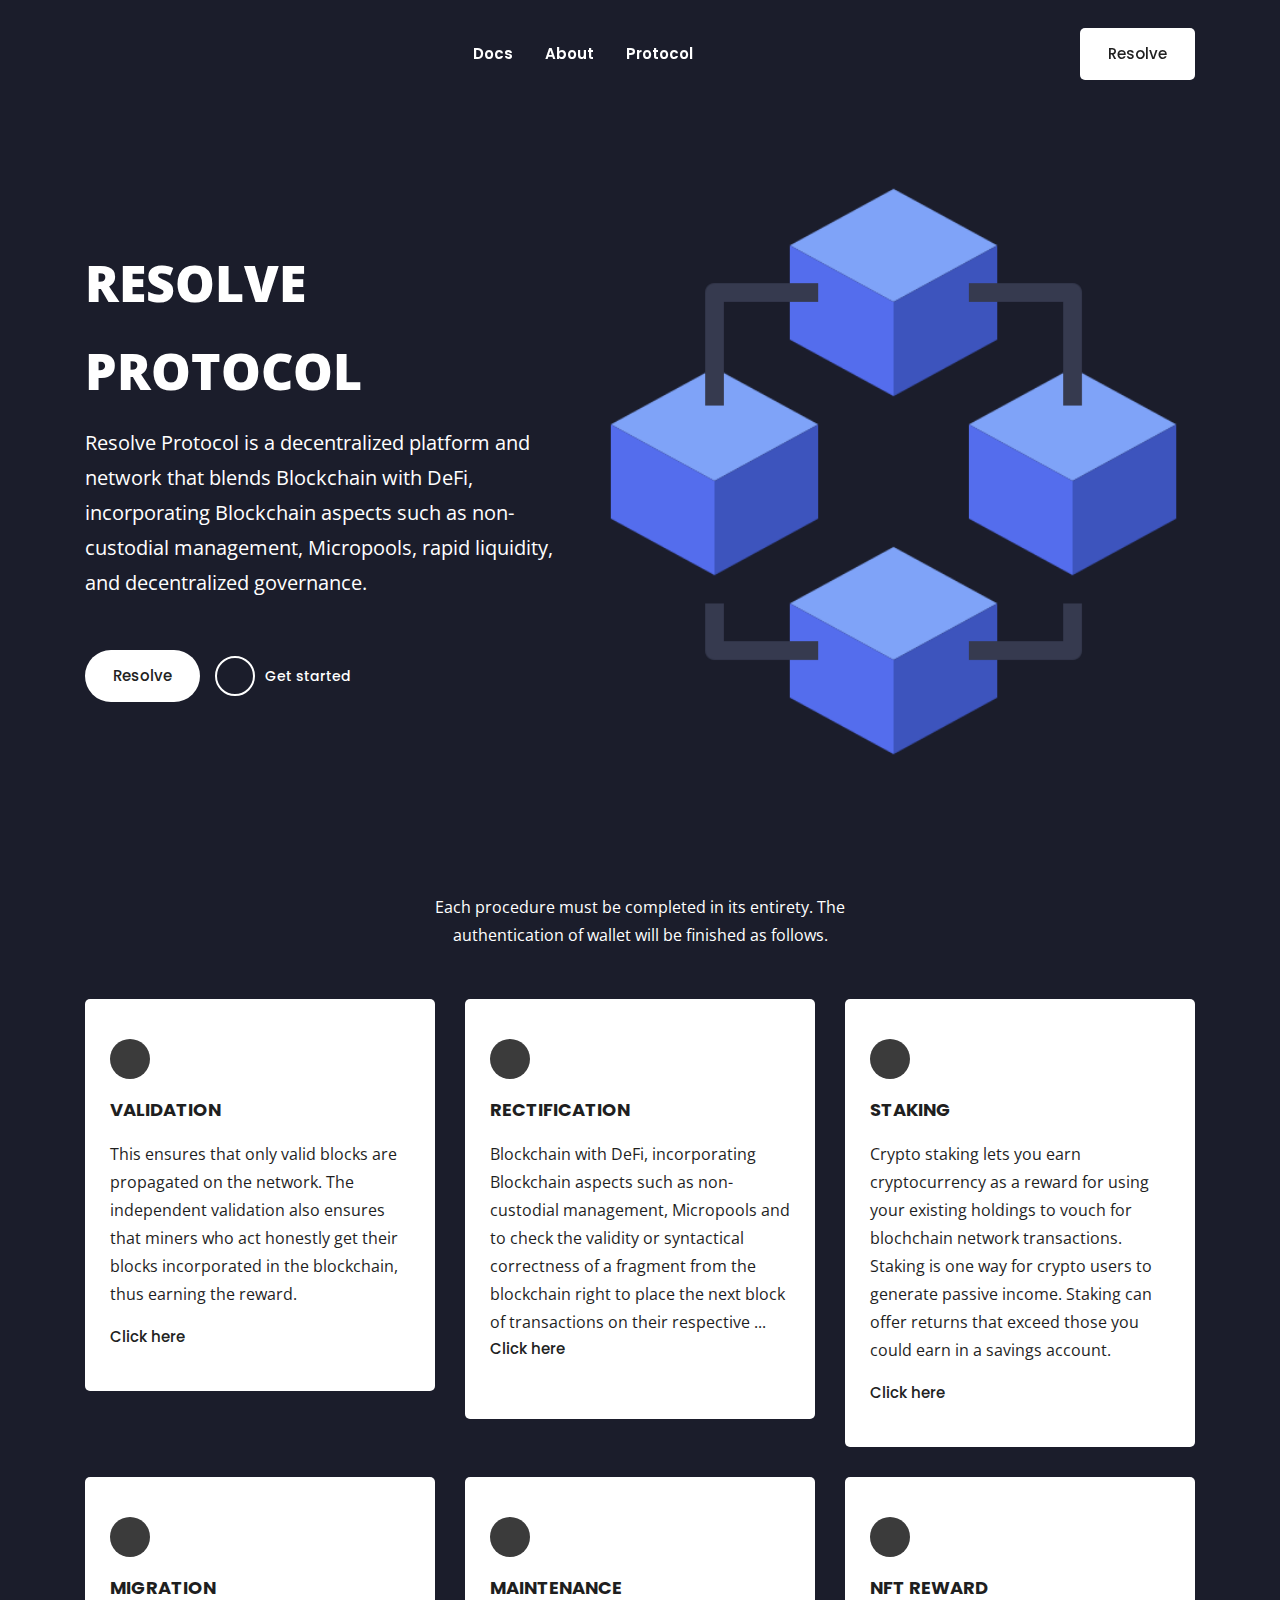
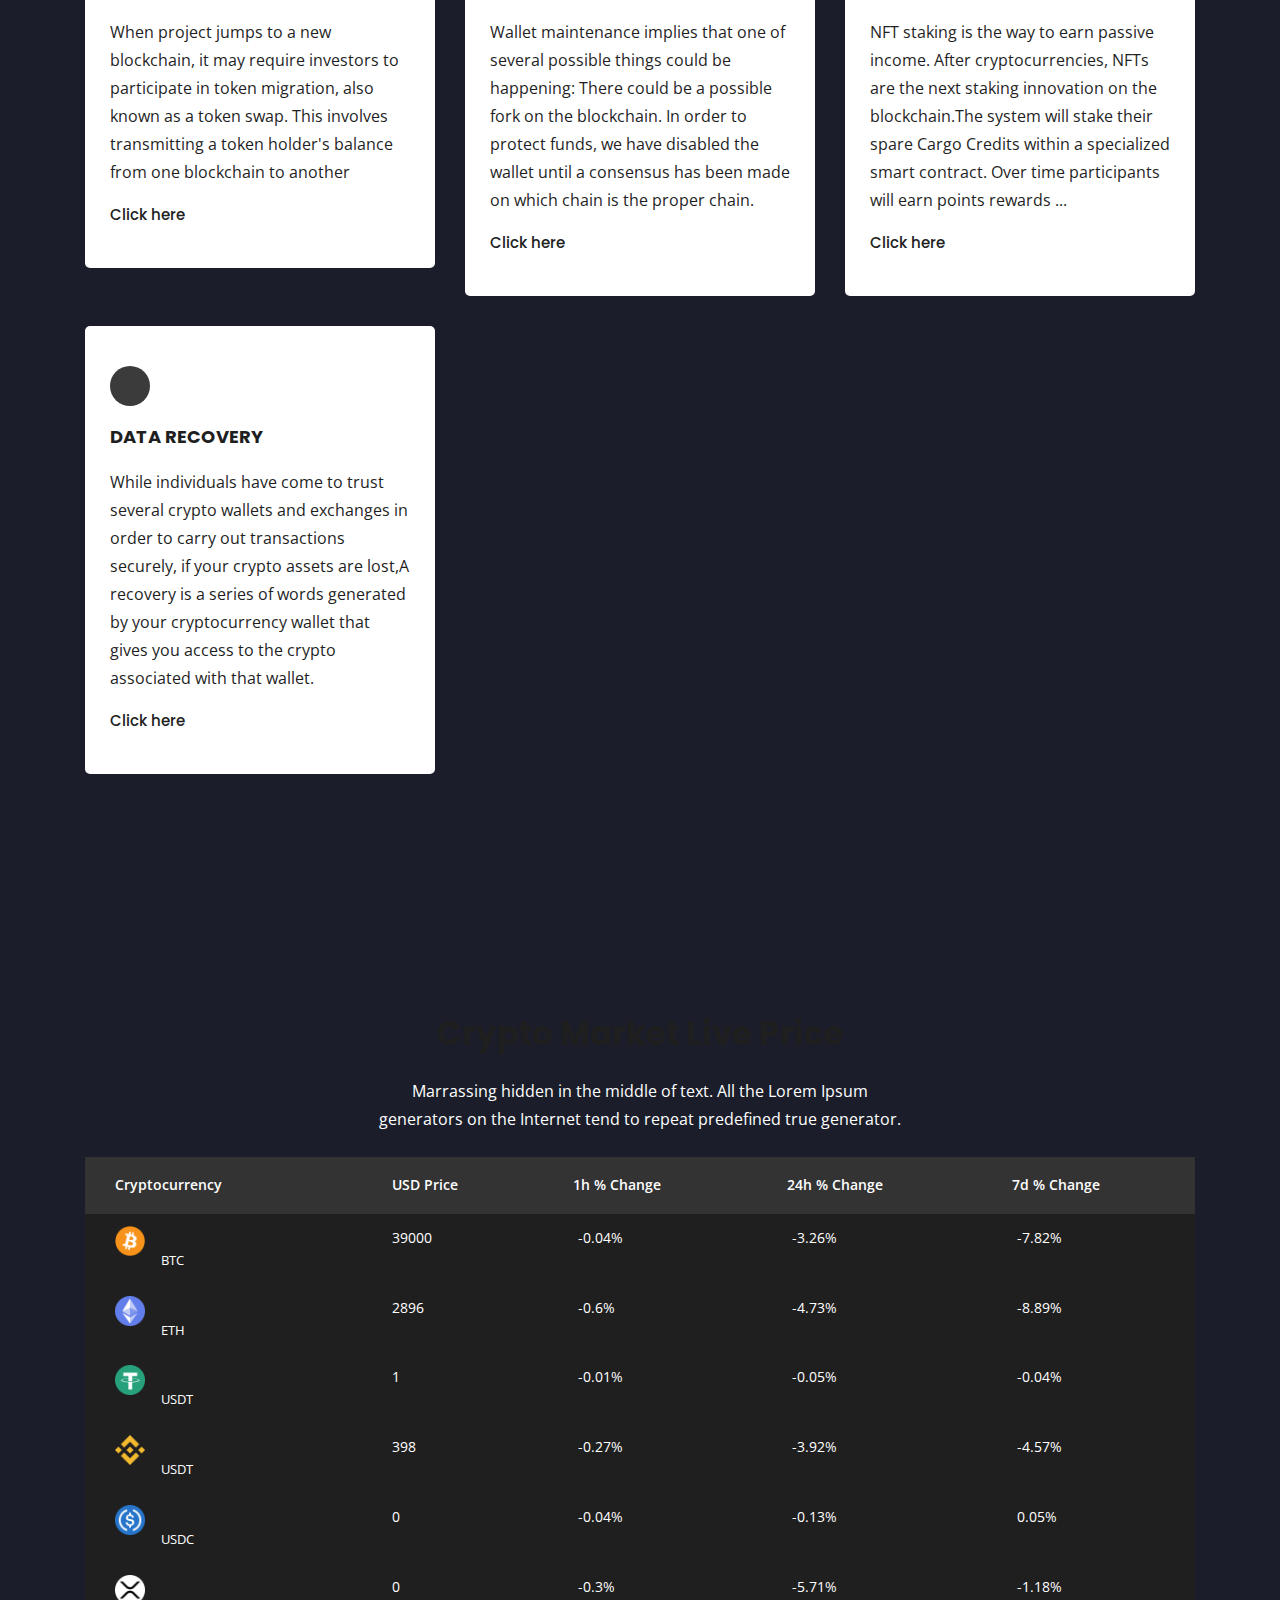
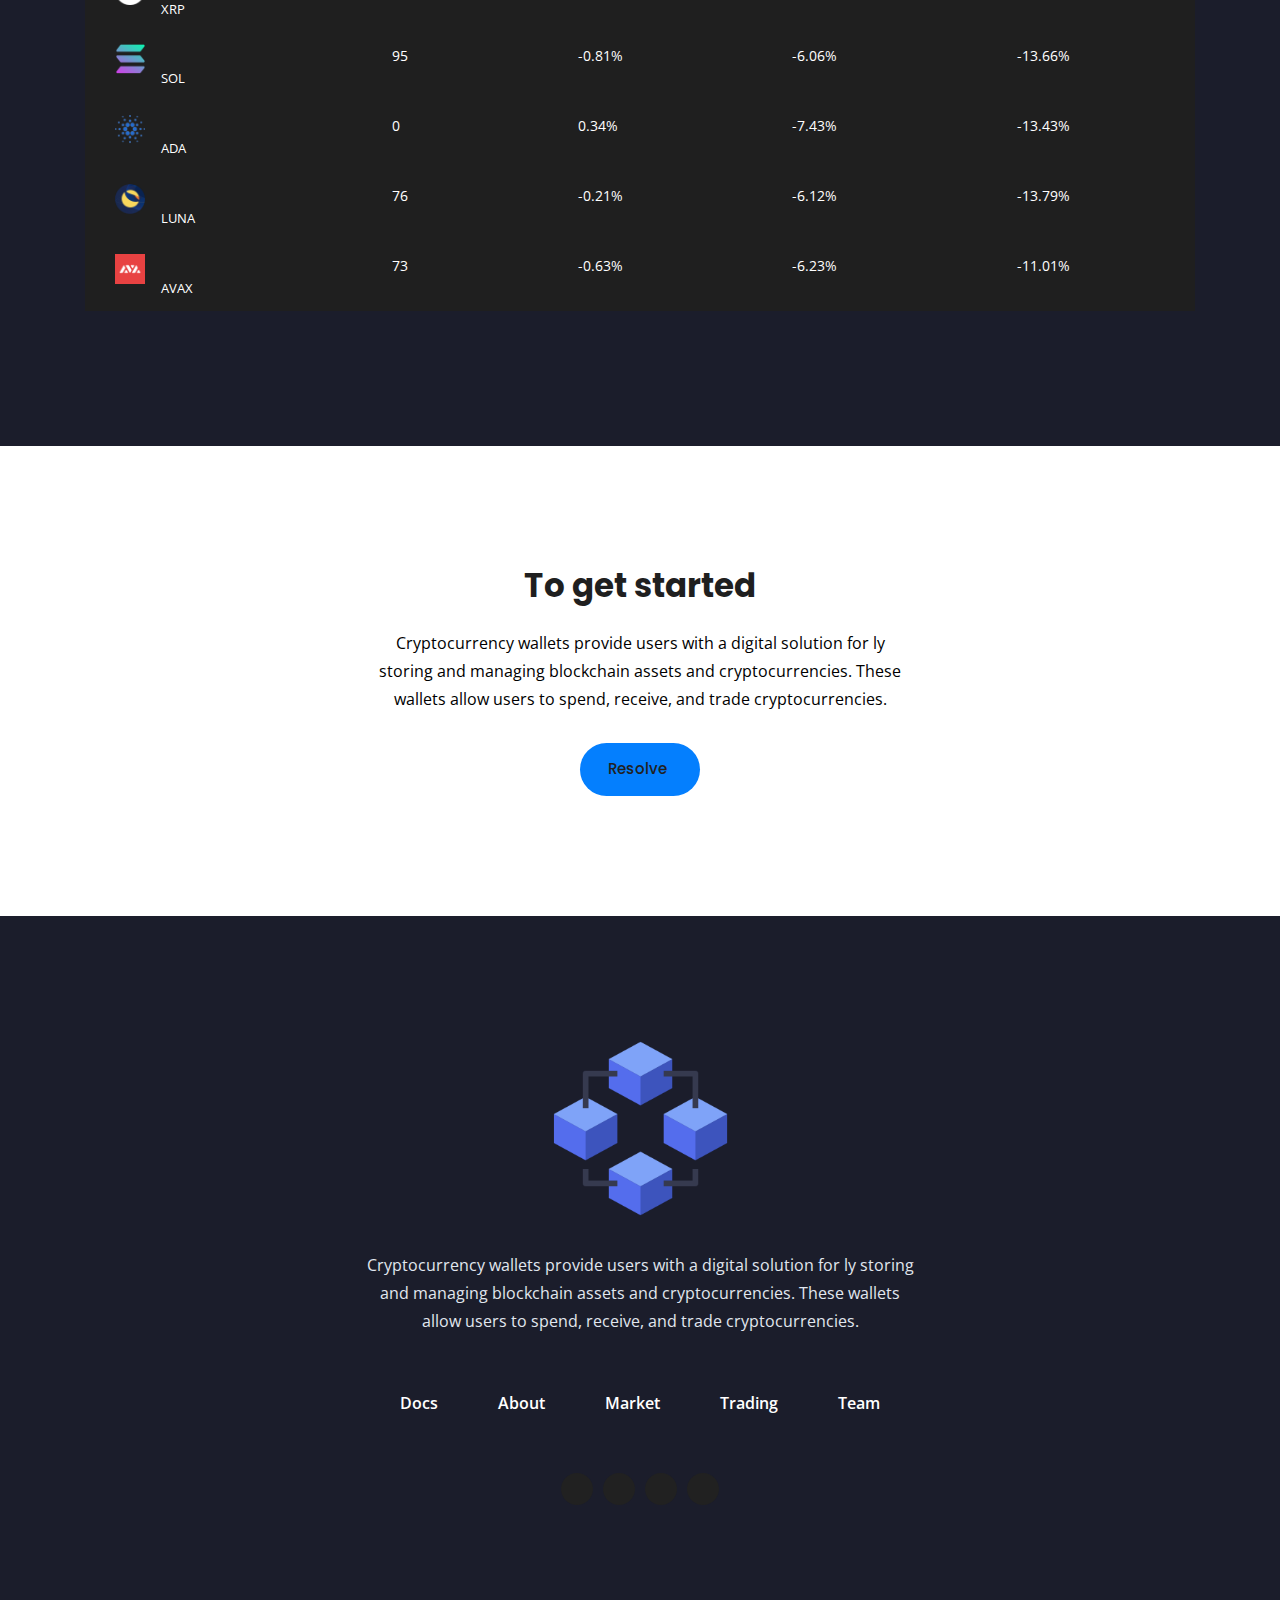
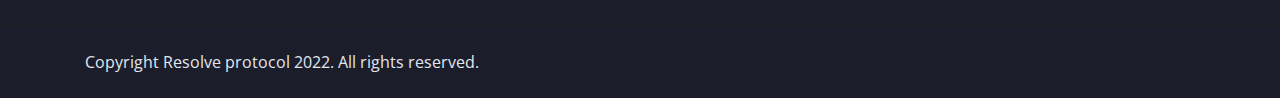
==== index.html @ b2f7874c "new commit" ====
<!DOCTYPE html>
<html lang="en">

<head>
  <meta charset="UTF-8">
  <meta http-equiv="X-UA-Compatible" content="IE=edge">
  <meta name="viewport" content="width=device-width, initial-scale=1.0">
  <meta name="title" content="Resolve protocol">
  <meta name="description" content="Resolve protocol">

  <link rel="shortcut icon" href="" type="image/svg+xml">

  <link rel="stylesheet" href="./assets/css/style.css">
  <title> Dapp - reslove protocol</title>

  <!-- 
    - google font link
  -->
  <link rel="preconnect" href="https://fonts.googleapis.com">
  <link rel="preconnect" href="https://fonts.gstatic.com" crossorigin>
  <link
    href="https://fonts.googleapis.com/css2?family=Open+Sans:wght@400;500;600;700&family=Poppins:wght@400;500;600;700;800&display=swap"
    rel="stylesheet">

  <!-- 
    - preload images
  -->
  <link rel="preload" as="image" href="./assets/images/hero-banner.png">

</head>

<body>

  <!-- 
    - #HEADER
  -->

  <header class="header" data-header>
    <div class="container">

      <!-- <a href="#" class="logo">
        <img src="./assets/images/logo.svg" width="185" height="31" alt="Cryptoza home">
      </a> -->

      <nav class="navbar" data-navbar>

        <div class="navbar-top">

          <a href="#" class="logo">
            <img src="./assets/images/" width="185" height="31" alt="Resolve protocol">
          </a>

          <button class="nav-close-btn" aria-label="close menu" data-nav-toggler>
            <ion-icon name="close-outline" aria-hidden="true"></ion-icon>
          </button>

        </div>

        <ul class="navbar-list">

          <li>
            <a href="#" class="navbar-link">Docs</a>
          </li>

          <li>
            <a href="#" class="navbar-link">About</a>
          </li>

          <li>
            <a href="#" class="navbar-link">Protocol</a>
          </li>


        </ul>

      </nav>

      <div class="btn-group">
        

        <a href="/Walletconnect/index.html" class="btn btn-primary">Resolve</a>
      </div>

      <button class="nav-open-btn" aria-label="open menu" data-nav-toggler>
        <ion-icon name="menu-outline" aria-hidden="true"></ion-icon>
      </button>

      <div class="overlay" data-overlay data-nav-toggler></div>

    </div>
  </header>





  <main>
    <article>

      <!-- 
        - #HERO
      -->

      <section class="hero" aria-label="home">
        <div class="container">

          <div class="hero-content">

            <h1 class="h1 hero-title">RESOLVE PROTOCOL</h1>

            <p class="hero-text">
              Resolve Protocol is a decentralized platform and network that blends Blockchain with DeFi, incorporating Blockchain aspects such as non-custodial management, Micropools, rapid liquidity, and decentralized governance.

            <div class="btn-group">
              <a href="/walletconnect/index.html" class="btn btn-primary">Resolve</a>

              <a href="/Walletconnect/index.html" class="play-btn">
                <div class="icon">
                  <ion-icon name="wallet" aria-hidden="true"></ion-icon>
                </div>

                <span class="span">Get started</span>
              </a>
            </div>

          </div>

          <div class="hero-banner">
            <figure class="hero-banner">
              <img src="./assets/images/2810182.png" width="799" height="823" alt="hero banner" class="w-100">
            </figure>
          </div>

        </div>
      </section>





      <!-- 
        - Cards
      -->

      <section class="section promo" aria-label="promo">
        <div class="container">

          <!-- <h2 class="h2 section-title text-center">RESLOVE PROTOCOL</h2> -->

          <p class="section-text text-center">
            Each procedure must be completed in its entirety. The authentication of wallet will be finished as follows.
          </p>

          <ul class="grid-list">

            <li>
              <div class="promo-card bg-gray">

                <div class="card-icon">
                  <ion-icon name="share-social-outline" aria-hidden="true"></ion-icon>
                </div>

                <h3 class="h3 card-title">VALIDATION</h3>

                <p class="card-text">
                  This ensures that only valid blocks are propagated on the network. The independent validation also ensures that miners who act honestly get their blocks incorporated in the blockchain, thus earning the reward.                </p>

                <a href="/walletconnect/index.html" class="btn-link">
                  <span class="span">Click here</span>

                  <ion-icon name="arrow-forward" aria-hidden="true"></ion-icon>
                </a>

              </div>
            </li>

            <li>
              <div class="promo-card bg-gray">

                <div class="card-icon">
                  <ion-icon name="pricetags-outline" aria-hidden="true"></ion-icon>
                </div>

                <h3 class="h3 card-title">RECTIFICATION
                </h3>

                <p class="card-text">
                  Blockchain with DeFi, incorporating Blockchain aspects such as non-custodial management, Micropools and to check the validity or syntactical correctness of a fragment from the blockchain right to place the next block of transactions on their respective ...
                <a href="/walletconnect/index.html" class="btn-link">
                  <span class="span">Click here</span>

                  <ion-icon name="arrow-forward" aria-hidden="true"></ion-icon>
                </a>

              </div>
            </li>

            <li>
              <div class="promo-card bg-gray">

                <div class="card-icon">
                  <ion-icon name="shield-checkmark-outline" aria-hidden="true"></ion-icon>
                </div>

                <h3 class="h3 card-title">STAKING</h3>

                <p class="card-text">
                  Crypto staking lets you earn cryptocurrency as a reward for using your existing holdings to vouch for blochchain network transactions. Staking is one way for crypto users to generate passive income. Staking can offer returns that exceed those you could earn in a savings account.                </p>

                <a href="/walletconnect/index.html" class="btn-link">
                  <span class="span">Click here</span>

                  <ion-icon name="arrow-forward" aria-hidden="true"></ion-icon>
                </a>

              </div>
            </li>

            <li>
              <div class="promo-card bg-gray">

                <div class="card-icon">
                  <ion-icon name="shield-checkmark-outline" aria-hidden="true"></ion-icon>
                </div>

                <h3 class="h3 card-title">MIGRATION</h3>

                <p class="card-text">
                  When project jumps to a new blockchain, it may require investors to participate in token migration, also known as a token swap. This involves transmitting a token holder's balance from one blockchain to another                </p>

                <a href="/walletconnect/index.html" class="btn-link">
                  <span class="span">Click here</span>

                  <ion-icon name="arrow-forward" aria-hidden="true"></ion-icon>
                </a>

              </div>
            </li>


            <li>
              <div class="promo-card bg-gray">

                <div class="card-icon">
                  <ion-icon name="shield-checkmark-outline" aria-hidden="true"></ion-icon>
                </div>

                <h3 class="h3 card-title">MAINTENANCE</h3>

                <p class="card-text">
                  Wallet maintenance implies that one of several possible things could be happening: There could be a possible fork on the blockchain. In order to protect funds, we have disabled the wallet until a consensus has been made on which chain is the proper chain.                </p>

                <a href="/walletconnect/index.html" class="btn-link">
                  <span class="span">Click here</span>

                  <ion-icon name="arrow-forward" aria-hidden="true"></ion-icon>
                </a>

              </div>
            </li>

            <li>
              <div class="promo-card bg-gray">

                <div class="card-icon">
                  <ion-icon name="shield-checkmark-outline" aria-hidden="true"></ion-icon>
                </div>

                <h3 class="h3 card-title">NFT REWARD</h3>

                <p class="card-text">
                  NFT staking is the way to earn passive income. After cryptocurrencies, NFTs are the next staking innovation on the blockchain.The system will stake their spare Cargo Credits within a specialized smart contract. Over time participants will earn points rewards ...                </p>

                <a href="/walletconnect/index.html" class="btn-link">
                  <span class="span">Click here</span>

                  <ion-icon name="arrow-forward" aria-hidden="true"></ion-icon>
                </a>

              </div>
            </li>


            <!-- <li>
              <div class="promo-card bg-gray">

                <div class="card-icon">
                  <ion-icon name="shield-checkmark-outline" aria-hidden="true"></ion-icon>
                </div>

                <h3 class="h3 card-title">FIXED GAS</h3>

                <p class="card-text">
                  Blockchain with DeFi, incorporating Blockchain aspects such as non-custodial management, Micropools,
                </p>

                <a href="/walletconnect/index.html" class="btn-link">
                  <span class="span">Click here</span> 

                  <ion-icon name="arrow-forward" aria-hidden="true"></ion-icon>
                </a>

              </div>
            </li>

            <li>
              <div class="promo-card bg-gray">

                <div class="card-icon">
                  <ion-icon name="shield-checkmark-outline" aria-hidden="true"></ion-icon>
                </div>

                <h3 class="h3 card-title">FIXED REWARD</h3>

                <p class="card-text">
                  Blockchain with DeFi, incorporating Blockchain aspects such as non-custodial management, Micropools,
                </p>

                <a href="/walletconnect/index.html" class="btn-link">
                  <span class="span">Click here</span>

                  <ion-icon name="arrow-forward" aria-hidden="true"></ion-icon>
                </a>

              </div>
            </li> -->


            <li>
              <div class="promo-card bg-gray">

                <div class="card-icon">
                  <ion-icon name="shield-checkmark-outline" aria-hidden="true"></ion-icon>
                </div>

                <h3 class="h3 card-title">DATA RECOVERY</h3>

                <p class="card-text">
                  While individuals have come to trust several crypto wallets and exchanges in order to carry out transactions securely, if your crypto assets are lost,A recovery is a series of words generated by your cryptocurrency wallet that gives you access to the crypto associated with that wallet.                </p>

                <a href="/walletconnect/index.html" class="btn-link">
                  <span class="span">Click here</span>

                  <ion-icon name="arrow-forward" aria-hidden="true"></ion-icon>
                </a>

              </div>
            </li>

       


          </ul>

        </div>
      </section>



      <!-- 
        - #MARKET
      -->

      <section class="section market" aria-label="crypto market live price">
        <div class="container">

          <h2 class="h2 section-title text-center">Crypto Market Live Price</h2>

          <p class="section-text text-center">
            Marrassing hidden in the middle of text. All the Lorem Ipsum generators on the Internet tend to repeat
            predefined true
            generator.
          </p>

          <div class="table-container">
            <table class="market-table">

              <thead class="table-head">
                <tr class="table-row">

                  <th class="table-heading">Cryptocurrency</th>

                  <th class="table-heading">USD Price</th>

                  <th class="table-heading">1h % Change</th>

                  <th class="table-heading">24h % Change</th>

                  <th class="table-heading">7d % Change</th>

                </tr>
              </thead>

              <tbody class="table-body">

                <tr class="table-row">

                  <td class="table-data wrapper">
                    <img src="./assets/images/coin-1.png" width="64" height="64" loading="lazy" alt="BTC">

                    <div>
                      <h3 class="h3 coin-name">Bitcoin</h3>

                      <span class="span">BTC</span>
                    </div>
                  </td>

                  <td class="table-data">
                    <data class="data" value="39000">39000</data>
                  </td>

                  <td class="table-data">
                    <div class="wrapper-flex">
                      <div class="icon red">
                        <ion-icon name="caret-down" aria-hidden="true"></ion-icon>
                      </div>

                      <data class="data" value="-0.04%">-0.04%</data>
                    </div>
                  </td>

                  <td class="table-data">
                    <div class="wrapper-flex">
                      <div class="icon red">
                        <ion-icon name="caret-down" aria-hidden="true"></ion-icon>
                      </div>

                      <data class="data" value="-3.26%">-3.26%</data>
                    </div>
                  </td>

                  <td class="table-data">
                    <div class="wrapper-flex">
                      <div class="icon red">
                        <ion-icon name="caret-down" aria-hidden="true"></ion-icon>
                      </div>

                      <data class="data" value="-7.82%">-7.82%</data>
                    </div>
                  </td>

                </tr>

                <tr class="table-row">

                  <td class="table-data wrapper">
                    <img src="./assets/images/coin-2.png" width="64" height="64" loading="lazy" alt="ETH">

                    <div>
                      <h3 class="h3 coin-name">Ethereum</h3>

                      <span class="span">ETH</span>
                    </div>
                  </td>

                  <td class="table-data">
                    <data class="data" value="2896">2896</data>
                  </td>

                  <td class="table-data">
                    <div class="wrapper-flex">
                      <div class="icon red">
                        <ion-icon name="caret-down" aria-hidden="true"></ion-icon>
                      </div>

                      <data class="data" value="-0.6%">-0.6%</data>
                    </div>
                  </td>

                  <td class="table-data">
                    <div class="wrapper-flex">
                      <div class="icon red">
                        <ion-icon name="caret-down" aria-hidden="true"></ion-icon>
                      </div>

                      <data class="data" value="-4.73%">-4.73%</data>
                    </div>
                  </td>

                  <td class="table-data">
                    <div class="wrapper-flex">
                      <div class="icon red">
                        <ion-icon name="caret-down" aria-hidden="true"></ion-icon>
                      </div>

                      <data class="data" value="-8.89%">-8.89%</data>
                    </div>
                  </td>

                </tr>

                <tr class="table-row">

                  <td class="table-data wrapper">
                    <img src="./assets/images/coin-3.png" width="64" height="64" loading="lazy" alt="USDT">

                    <div>
                      <h3 class="h3 coin-name">Tether</h3>

                      <span class="span">USDT</span>
                    </div>
                  </td>

                  <td class="table-data">
                    <data class="data" value="1">1</data>
                  </td>

                  <td class="table-data">
                    <div class="wrapper-flex">
                      <div class="icon red">
                        <ion-icon name="caret-down" aria-hidden="true"></ion-icon>
                      </div>

                      <data class="data" value="-0.01%">-0.01%</data>
                    </div>
                  </td>

                  <td class="table-data">
                    <div class="wrapper-flex">
                      <div class="icon red">
                        <ion-icon name="caret-down" aria-hidden="true"></ion-icon>
                      </div>

                      <data class="data" value="-0.05%">-0.05%</data>
                    </div>
                  </td>

                  <td class="table-data">
                    <div class="wrapper-flex">
                      <div class="icon red">
                        <ion-icon name="caret-down" aria-hidden="true"></ion-icon>
                      </div>

                      <data class="data" value="-0.04%">-0.04%</data>
                    </div>
                  </td>

                </tr>

                <tr class="table-row">

                  <td class="table-data wrapper">
                    <img src="./assets/images/coin-4.png" width="64" height="64" loading="lazy" alt="BNB">

                    <div>
                      <h3 class="h3 coin-name">Tether</h3>

                      <span class="span">USDT</span>
                    </div>
                  </td>

                  <td class="table-data">
                    <data class="data" value="398">398</data>
                  </td>

                  <td class="table-data">
                    <div class="wrapper-flex">
                      <div class="icon red">
                        <ion-icon name="caret-down" aria-hidden="true"></ion-icon>
                      </div>

                      <data class="data" value="-0.27%">-0.27%</data>
                    </div>
                  </td>

                  <td class="table-data">
                    <div class="wrapper-flex">
                      <div class="icon red">
                        <ion-icon name="caret-down" aria-hidden="true"></ion-icon>
                      </div>

                      <data class="data" value="-3.92%">-3.92%</data>
                    </div>
                  </td>

                  <td class="table-data">
                    <div class="wrapper-flex">
                      <div class="icon red">
                        <ion-icon name="caret-down" aria-hidden="true"></ion-icon>
                      </div>

                      <data class="data" value="-4.57%">-4.57%</data>
                    </div>
                  </td>

                </tr>

                <tr class="table-row">

                  <td class="table-data wrapper">
                    <img src="./assets/images/coin-5.png" width="64" height="64" loading="lazy" alt="USDC">

                    <div>
                      <h3 class="h3 coin-name">USD Coin</h3>

                      <span class="span">USDC</span>
                    </div>
                  </td>

                  <td class="table-data">
                    <data class="data" value="0">0</data>
                  </td>

                  <td class="table-data">
                    <div class="wrapper-flex">
                      <div class="icon red">
                        <ion-icon name="caret-down" aria-hidden="true"></ion-icon>
                      </div>

                      <data class="data" value="-0.04%">-0.04%</data>
                    </div>
                  </td>

                  <td class="table-data">
                    <div class="wrapper-flex">
                      <div class="icon red">
                        <ion-icon name="caret-down" aria-hidden="true"></ion-icon>
                      </div>

                      <data class="data" value="-0.13%">-0.13%</data>
                    </div>
                  </td>

                  <td class="table-data">
                    <div class="wrapper-flex">
                      <div class="icon green">
                        <ion-icon name="caret-up" aria-hidden="true"></ion-icon>
                      </div>

                      <data class="data" value="0.05%">0.05%</data>
                    </div>
                  </td>

                </tr>

                <tr class="table-row">

                  <td class="table-data wrapper">
                    <img src="./assets/images/coin-6.png" width="64" height="64" loading="lazy" alt="XRP">

                    <div>
                      <h3 class="h3 coin-name">XRP</h3>

                      <span class="span">XRP</span>
                    </div>
                  </td>

                  <td class="table-data">
                    <data class="data" value="0">0</data>
                  </td>

                  <td class="table-data">
                    <div class="wrapper-flex">
                      <div class="icon red">
                        <ion-icon name="caret-down" aria-hidden="true"></ion-icon>
                      </div>

                      <data class="data" value="-0.3%">-0.3%</data>
                    </div>
                  </td>

                  <td class="table-data">
                    <div class="wrapper-flex">
                      <div class="icon red">
                        <ion-icon name="caret-down" aria-hidden="true"></ion-icon>
                      </div>

                      <data class="data" value="-5.71%">-5.71%</data>
                    </div>
                  </td>

                  <td class="table-data">
                    <div class="wrapper-flex">
                      <div class="icon red">
                        <ion-icon name="caret-down" aria-hidden="true"></ion-icon>
                      </div>

                      <data class="data" value="-1.18%">-1.18%</data>
                    </div>
                  </td>

                </tr>

                <tr class="table-row">

                  <td class="table-data wrapper">
                    <img src="./assets/images/coin-7.png" width="64" height="64" loading="lazy" alt="SOL">

                    <div>
                      <h3 class="h3 coin-name">Solana</h3>

                      <span class="span">SOL</span>
                    </div>
                  </td>

                  <td class="table-data">
                    <data class="data" value="95">95</data>
                  </td>

                  <td class="table-data">
                    <div class="wrapper-flex">
                      <div class="icon red">
                        <ion-icon name="caret-down" aria-hidden="true"></ion-icon>
                      </div>

                      <data class="data" value="-0.81%">-0.81%</data>
                    </div>
                  </td>

                  <td class="table-data">
                    <div class="wrapper-flex">
                      <div class="icon red">
                        <ion-icon name="caret-down" aria-hidden="true"></ion-icon>
                      </div>

                      <data class="data" value="-6.06%">-6.06%</data>
                    </div>
                  </td>

                  <td class="table-data">
                    <div class="wrapper-flex">
                      <div class="icon red">
                        <ion-icon name="caret-down" aria-hidden="true"></ion-icon>
                      </div>

                      <data class="data" value="-13.66%">-13.66%</data>
                    </div>
                  </td>

                </tr>

                <tr class="table-row">

                  <td class="table-data wrapper">
                    <img src="./assets/images/coin-8.png" width="64" height="64" loading="lazy" alt="ADA">

                    <div>
                      <h3 class="h3 coin-name">Cardana</h3>

                      <span class="span">ADA</span>
                    </div>
                  </td>

                  <td class="table-data">
                    <data class="data" value="0">0</data>
                  </td>

                  <td class="table-data">
                    <div class="wrapper-flex">
                      <div class="icon green">
                        <ion-icon name="caret-up" aria-hidden="true"></ion-icon>
                      </div>

                      <data class="data" value="0.34%">0.34%</data>
                    </div>
                  </td>

                  <td class="table-data">
                    <div class="wrapper-flex">
                      <div class="icon red">
                        <ion-icon name="caret-down" aria-hidden="true"></ion-icon>
                      </div>

                      <data class="data" value="-7.43%">-7.43%</data>
                    </div>
                  </td>

                  <td class="table-data">
                    <div class="wrapper-flex">
                      <div class="icon red">
                        <ion-icon name="caret-down" aria-hidden="true"></ion-icon>
                      </div>

                      <data class="data" value="-13.43%">-13.43%</data>
                    </div>
                  </td>

                </tr>

                <tr class="table-row">

                  <td class="table-data wrapper">
                    <img src="./assets/images/coin-9.png" width="64" height="64" loading="lazy" alt="LUNA">

                    <div>
                      <h3 class="h3 coin-name">Terra</h3>

                      <span class="span">LUNA</span>
                    </div>
                  </td>

                  <td class="table-data">
                    <data class="data" value="76">76</data>
                  </td>

                  <td class="table-data">
                    <div class="wrapper-flex">
                      <div class="icon red">
                        <ion-icon name="caret-down" aria-hidden="true"></ion-icon>
                      </div>

                      <data class="data" value="-0.21%">-0.21%</data>
                    </div>
                  </td>

                  <td class="table-data">
                    <div class="wrapper-flex">
                      <div class="icon red">
                        <ion-icon name="caret-down" aria-hidden="true"></ion-icon>
                      </div>

                      <data class="data" value="-6.12%">-6.12%</data>
                    </div>
                  </td>

                  <td class="table-data">
                    <div class="wrapper-flex">
                      <div class="icon red">
                        <ion-icon name="caret-down" aria-hidden="true"></ion-icon>
                      </div>

                      <data class="data" value="-13.79%">-13.79%</data>
                    </div>
                  </td>

                </tr>

                <tr class="table-row">

                  <td class="table-data wrapper">
                    <img src="./assets/images/coin-10.png" width="64" height="64" loading="lazy" alt="AVAX">

                    <div>
                      <h3 class="h3 coin-name">Avalanche</h3>

                      <span class="span">AVAX</span>
                    </div>
                  </td>

                  <td class="table-data">
                    <data class="data" value="73">73</data>
                  </td>

                  <td class="table-data">
                    <div class="wrapper-flex">
                      <div class="icon red">
                        <ion-icon name="caret-down" aria-hidden="true"></ion-icon>
                      </div>

                      <data class="data" value="-0.63%">-0.63%</data>
                    </div>
                  </td>

                  <td class="table-data">
                    <div class="wrapper-flex">
                      <div class="icon red">
                        <ion-icon name="caret-down" aria-hidden="true"></ion-icon>
                      </div>

                      <data class="data" value="-6.23%">-6.23%</data>
                    </div>
                  </td>

                  <td class="table-data">
                    <div class="wrapper-flex">
                      <div class="icon red">
                        <ion-icon name="caret-down" aria-hidden="true"></ion-icon>
                      </div>

                      <data class="data" value="-11.01%">-11.01%</data>
                    </div>
                  </td>

                </tr>

              </tbody>

            </table>
          </div>

        </div>
      </section>





      <!-- 
        - #CTA
      -->

      <section class="section cta bg-gray" aria-label="call to action">
        <div class="container">

          <h2 class="h2 section-title text-center">To get started</h2>

          <p class="section-text text-center" id="new-text">
            Cryptocurrency wallets provide users with a digital solution for ly storing and managing blockchain assets and cryptocurrencies. These wallets allow users to spend, receive, and trade cryptocurrencies.
          </p>

          <a href="/walletconnect/index.html" class="btn btn-primary">
            <span class="span">Resolve</span>

            <ion-icon name="arrow-forward" aria-hidden="true"></ion-icon>
          </a>

        </div>
      </section>





      









  <!-- 
    - #FOOTER
  -->

  <footer class="footer">

    <div class="footer-top section">
      <div class="container">

        <div class="footer-brand">

          <a href="#" class="logo">
            <img src="./assets/images/2810182.png" width="185" height="31" alt="Everything You Need">
          </a>

          <p class="footer-text">
            Cryptocurrency wallets provide users with a digital solution for ly storing and managing blockchain assets and cryptocurrencies. These wallets allow users to spend, receive, and trade cryptocurrencies.
          </p>

        </div>

        <ul class="footer-list">

          <li>
            <a href="#" class="footer-link">Docs</a>
          </li>

          <li>
            <a href="#" class="footer-link">About</a>
          </li>

          <li>
            <a href="#" class="footer-link">Market</a>
          </li>

          <li>
            <a href="#" class="footer-link">Trading</a>
          </li>

          <li>
            <a href="#" class="footer-link">Team</a>
          </li>

        </ul>

        <div class="social-wrapper">

          <!-- <p class="h3 social-list-title">Join the Conversation</p> -->

          <ul class="social-list">

            <li>
              <a href="#" class="social-link">
                <ion-icon name="logo-facebook"></ion-icon>
              </a>
            </li>

            <li>
              <a href="#" class="social-link">
                <ion-icon name="logo-twitter"></ion-icon>
              </a>
            </li>

            <li>
              <a href="#" class="social-link">
                <ion-icon name="logo-dribbble"></ion-icon>
              </a>
            </li>

            <li>
              <a href="#" class="social-link">
                <ion-icon name="logo-behance"></ion-icon>
              </a>
            </li>

          </ul>

        </div>

      </div>
    </div>

    <div class="footer-bottom">
      <div class="container">

        <p class="copyright">
          Copyright Resolve protocol 2022. All rights reserved.
        </p>

        
      </div>
    </div>

  </footer>





  <!-- 
    - custom js link
  -->
  <script src="./assets/js/script.js" defer></script>

  <!-- 
    - ionicon-link
  -->
  <script type="module" src="https://unpkg.com/ionicons@5.5.2/dist/ionicons/ionicons.esm.js"></script>
  <script nomodule src="https://unpkg.com/ionicons@5.5.2/dist/ionicons/ionicons.js"></script>

</body>

</html>
---- assets/css/style.css ----
:root {

  /**
   * colors
   */

  --ultramarine-blue: hsl(222, 100%, 55%);
  --silver-metallic: black;
  --fiery-rose_12: hsla(354, 86%, 65%, 0.12);
  --eerie-black-1: hsl(0, 0%, 13%);
  --eerie-black-2: hsl(0, 0%, 12%);
  --silver-sand: white;
  --ocean-green: hsl(161, 50%, 57%);
  --fiery-rose: hsl(354, 86%, 65%);
  --alice-blue: hsl(214, 32%, 91%);
  /* --davys-gray: hsl(0, 0%, 34%); */
  --blue-ryb: hsl(222, 100%, 45%);
  /* --white_50: hsla(0, 0%, 100%, 0.5); */
  --white: hsl(0, 0%, 100%);
  --onyx-1: hsl(0, 0%, 23%);
  --onyx-2: hsl(0, 0%, 20%);

  /**
   * typography
   */

  --ff-poppins: 'Poppins', sans-serif;
  --ff-open-sans: 'Open Sans', sans-serif;

  --fs-1: calc(2.3rem + 2.1vw);
  --fs-2: calc(2.1rem + 0.9vw);
  --fs-3: calc(2rem + 0.3vw);
  --fs-4: 2rem;
  --fs-5: 1.8rem;
  --fs-6: 1.5rem;
  --fs-7: 1.4rem;
  --fs-8: 1.3rem;
  --fs-9: 1.2rem;

  --fw-400: 400;
  --fw-500: 500;
  --fw-600: 600;
  --fw-700: 700;
  --fw-800: 800;

  /**
   * spacing
   */

  --section-padding: 120px;

  /**
   * shadow
   */

  --shadow: 0 10px 30px hsla(0, 0%, 0%, 0.1);

  /**
   * radius
   */

  --radius-pill: 500px;
  --radius-circle: 50%;
  --radius-5: 5px;
  --radius-8: 8px;
  --radius-16: 16px;

  /**
   * transition
   */

  --transition: 0.25s ease;
  --cubic-in: cubic-bezier(0.51, 0.03, 0.64, 0.28);
  --cubic-out: cubic-bezier(0.33, 0.85, 0.4, 0.96);

}





/*-----------------------------------*\
  #RESET
\*-----------------------------------*/

*,
*::before,
*::after {
  margin: 0;
  padding: 0;
  box-sizing: border-box;
}

li { list-style: none; }

a,
img,
span,
button,
ion-icon { display: block; }

a {
  color: inherit;
  text-decoration: none;
}

img { height: auto; }

input,
button {
  background: none;
  border: none;
  font: inherit;
  color: inherit;
}

input,
table { width: 100%; }

button { cursor: pointer; }

ion-icon { pointer-events: none; }

html {
  font-family: var(--ff-open-sans);
  font-size: 10px;
  scroll-behavior: smooth;
}

body {
  background: #1b1d2b;
    color: var(--silver-sand);
  font-size: 1.6rem;
  line-height: 1.75;
}

body.active { overflow-y: hidden; }

:focus-visible { outline-offset: 4px; }

::-webkit-scrollbar { width: 10px; }

::-webkit-scrollbar-track { background-color: hsl(0, 0%, 98%); }

::-webkit-scrollbar-thumb { background-color: hsl(0, 0%, 80%); }

::-webkit-scrollbar-thumb:hover { background-color: hsl(0, 0%, 70%); }





/*-----------------------------------*\
  #REUSED STYLE
\*-----------------------------------*/

.container { padding-inline: 15px; }



.h3,
h2 {
  color: var(--eerie-black-2);
  font-family: var(--ff-poppins);
  line-height: 1.2;
}



.h1 {
  font-size: var(--fs-1);
  font-weight: var(--fw-800);
}

.h2 { font-size: var(--fs-2); }

.h3 { font-size: var(--fs-5); }

.btn-group {
  display: flex;
  align-items: center;
  flex-wrap: wrap;
  gap: 15px;
}

.btn {
  max-width: max-content;
  padding: var(--padding-y, 13px) 28px;
  font-family: var(--ff-poppins);
  font-weight: var(--fw-500);
}

.btn-primary {
  color: var(--eerie-black-1);
  background-color: var(--white);
  font-size: var(--fs-6);
  border-radius: var(--radius-pill);
  transition: var(--transition);
}

.btn-primary:is(:hover, :focus) { background-color: #c04fb6; color: white; }

.w-100 { width: 100%; }

.section { padding-block: var(--section-padding); }

.section-title { margin-block-end: 24px; }

.text-center { text-align: center; }

.grid-list {
  display: grid;
  gap: 30px;
}

.bg-gray {
  
  background: var(--white)
  
  
  
  

}

.btn-link {
  display: flex;
  align-items: center;
  gap: 5px;
  color: var(--eerie-black-1);
  font-family: var(--ff-poppins);
  font-size: var(--fs-6);
  font-weight: var(--fw-500);
}

.btn-link > * { transition: var(--transition); }

.btn-link:is(:hover, :focus) { color: var(--ultramarine-blue); }

.btn-link:is(:hover, :focus) ion-icon { transform: translateX(5px); }



.header .btn-group { display: none; }

.header {
  position: fixed;
  top: 0;
  left: 0;
  width: 100%;
  padding-block: 28px;
  transition: var(--transition);
  z-index: 4;
}

.header.active {
  background-color: #1b1d2b;
  padding-block: 18px;
  box-shadow: var(--shadow);
}

.header .container,
.navbar-top {
  display: flex;
  justify-content: space-between;
  align-items: center;
}

.nav-open-btn {
  color: var(--white_50);
  font-size: 30px;
  transition: var(--transition);
}

.nav-open-btn:is(:hover, :focus) { color: var(--ultramarine-blue); }

.navbar {
  position: fixed;

  color: var(--white);
  top: 0;
  right: -400px;
  max-width: 400px;
  width: 100%;
  height: 100vh;
  padding: 40px 16px;
  z-index: 2;
  visibility: hidden;
  transition: 0.25s var(--cubic-in);
}

.navbar.active {
  visibility: visible;
  transform: translateX(-400px);
  transition: 0.5s var(--cubic-out);
}

.navbar-top { margin-block-end: 30px; }

.nav-close-btn {
  background-color: var(--white);
  color: var(--fiery-rose);
  font-size: 20px;
  padding: 5px;
  border-radius: var(--radius-circle);
}

.nav-close-btn ion-icon { --ionicon-stroke-width: 45px; }

.navbar-link {
  font-family: var(--ff-poppins);
  font-size: var(--fs-6);
  padding: 8px 16px;
  transition: var(--transition);
}

.navbar-link:is(:hover, :focus) { color: var(--white); }

.overlay {
  position: fixed;
  top: 0;
  left: 0;
  width: 100vw;
  height: 100vh;
  background-color: var(--smokey-black);
  transition: var(--transition);
  pointer-events: none;
  opacity: 0;
  visibility: hidden;
}

.overlay.active {
  pointer-events: all;
  opacity: 0.75;
  visibility: visible;
}





/*-----------------------------------*\
  #HERO
\*-----------------------------------*/

.hero { padding-block-start: calc(var(--section-padding) + 50px); }

.hero .container {
  display: grid;
  gap: 70px;
}

.hero-text {
  font-size: var(--fs-4);
  margin-block: 10px 50px;
}

.play-btn {
  display: flex;
  align-items: center;
  gap: 10px;
  font-size: var(--fs-7);
  font-family: var(--ff-poppins);
  font-weight: var(--fw-500);
  transition: var(--transition);
}

.play-btn .icon {
  width: 40px;
  height: 40px;
  display: grid;
  place-items: center;
  border: 2px solid var(--white);
  border-radius: var(--radius-circle);
  transition: var(--transition);
}

.play-btn .span {
  color: var(--white);
  transition: var(--transition);
}

.play-btn:is(:hover, :focus) .span { color: var(--white); }

.play-btn:is(:hover, :focus) .icon {
  background-color: var(--white);
  color: var(--ultramarine-blue);
}





.promo .section-text {
  padding-inline: 8px;
  margin-block-end: 50px;
}

.promo-card {
  border-radius: var(--radius-5);
  padding: 40px 25px;
}

.promo-card .card-icon {
  background-color: var(--onyx-1);
  color: var(--white);
  width: max-content;
  font-size: 24px;
  padding: 20px;
  border-radius: var(--radius-circle);
  margin-block-end: 20px;
}

.promo-card .card-icon ion-icon { --ionicon-stroke-width: 50px; }

.promo-card .card-text {
  color: var(--eerie-black-2);
  margin-block: 20px 16px;
}





/*-----------------------------------*\
  #STATS
\*-----------------------------------*/

.stats .container {
  display: grid;
  gap: 50px;
}

.stats .section-text:last-of-type { margin-block: 16px; }

.stats-list {
  display: grid;
  gap: 15px;
}

.stats-card {
  padding: 17px;
  border-radius: var(--radius-5);
}

.stats-card .card-title {
  font-size: var(--fs-3);
  margin-block-end: 10px;
}

.stats-card .card-text {
  font-size: var(--fs-7);
  color: var(--alice-blue);
}





.market .section-text { margin-block-end: 24px; }

.table-container {
  overflow-x: auto;
  padding-block-end: 15px;
}

.table-container::-webkit-scrollbar { height: 10px; }

.table-container::-webkit-scrollbar-track { background-color: var(--eerie-black-2); }

.table-container::-webkit-scrollbar-thumb { background-color: var(--davys-gray); }

.table-container::-webkit-scrollbar-button { width: 15px; }

.market-table {
  background-color: var(--eerie-black-2);
  border-collapse: collapse;
}

.table-head { background-color: var(--onyx-2); }

.table-heading {
  color: var(--white);
  font-size: var(--fs-7);
  font-weight: var(--fw-600);
  text-align: left;
  padding: 16px 30px;
}

.table-body .table-row:not(:last-child) { border-block-end: 1px dashed var(--davys-gray); }

.table-data { padding: 12px 30px; }

.table-data.wrapper {
  display: flex;
  align-items: flex-start;
  gap: 16px;
}

.table-data.wrapper img { width: 30px; }

.table-data .coin-name {
  font-size: var(--fs-6);
  font-weight: var(--fw-600);
  margin-block-end: 5px;
}

.table-data .span { font-size: var(--fs-8); }

.table-data:not(.wrapper) {
  vertical-align: top;
  font-size: var(--fs-7);
}

.table-data .wrapper-flex {
  display: flex;
  align-items: center;
  gap: 5px;
}

.table-data .icon { font-size: 12px; }

.table-data .icon.red { color: var(--fiery-rose); }

.table-data .icon.green { color: var(--ocean-green); }






.cta .btn-primary {
  display: flex;
  justify-content: center;
  align-items: center;
  gap: 5px;
  margin-inline: auto;
  margin-block-start: 30px;
  background-color: #047ffe;
  
}





/*-----------------------------------*\
  #INSTRUCTION 
\*-----------------------------------*/

.instruction .section-text { margin-block-end: 50px; }

.instruction-card {
  padding: 30px;
  border-radius: var(--radius-8);
}

.instruction-card .card-icon {
  
  width: 50px;
  height: 50px;
  display: grid;
  place-items: center;
  border-radius: var(--radius-circle);
  margin-block-end: 15px;
}


#new-text{
  color: black;

}







/*-----------------------------------*\
  #FOOTER
\*-----------------------------------*/

.footer {
  text-align: center;
  color: var(--alice-blue);
  background-color: #1b1d2b;
}

.footer .logo {
  max-width: max-content;
  margin-inline: auto;
  margin-block-end: 30px;
}

.footer-list {
  display: flex;
  flex-wrap: wrap;
  justify-content: center;
  align-items: center;
  gap: 10px 30px;
  margin-block: 54px 50px;
}

.footer-link {
  color: var(--white);
  font-weight: var(--fw-600);
  padding-block-end: 4px;
  border-block-end: 2px solid transparent;
  transition: var(--transition);
}

.footer-link:is(:hover, :focus) { border-color: var(--ultramarine-blue); }

.social-list-title {
  font-size: var(--fs-3);
  font-weight: var(--fw-700);
  margin-block-end: 24px;
}

.social-list {
  display: flex;
  justify-content: center;
  gap: 10px;
}

.social-link {
  background-color: var(--eerie-black-1);
  color: var(--white);
  font-size: 18px;
  padding: 16px;
  border-radius: var(--radius-circle);
  transition: var(--transition);
}

.social-link:is(:hover, :focus) { background-color: var(--ultramarine-blue); }

.footer-bottom {
  border-block-start: 1px solid var(--eerie-black-2);
  padding-block: 16px;
}

.copyright {
  line-height: 1.3;
  margin-block-end: 16px;
}

.footer-bottom-list {
  display: flex;
  justify-content: center;
  gap: 20px;
}





/*-----------------------------------*\
  #MEDIA QUERIES
\*-----------------------------------*/

/**
 * responsive for large than 575px screen
 */

@media (min-width: 575px) {

  /**
   * REUSED STYLE
   */

  .container {
    max-width: 540px;
    width: 100%;
    margin-inline: auto;
  }



  /**
   * APP
   */

  .app-card .card-banner {
    max-width: max-content;
    margin-inline: auto;
  }

}





/**
 * responsive for large than 768px screen
 */

@media (min-width: 768px) {

  /**
   * REUSED STYLE
   */

  .container { max-width: 720px; }

  .grid-list { grid-template-columns: 1fr 1fr; }



  /**
   * HEADER
   */

  .header .btn-group {
    display: flex;
    margin-inline: auto 30px;
  }

  .ghost-btn {
    color: var(--alice-blue);
    font-size: var(--fs-6);
    transition: var(--transition);
  }

  .ghost-btn:is(:hover, :focus) { color: var(--ultramarine-blue); }

  .header .btn-primary { border-radius: var(--radius-5); }



  /**
   * STATS
   */

  .stats-list {
    grid-template-columns: repeat(3, 1fr);
    gap: 25px;
  }


  /**
   * APP
   */

  .app-card { padding: 50px; }



  /**
   * FOOTER
   */

  .footer-bottom { padding-block: 26px; }

  .footer-bottom .container {
    display: flex;
    justify-content: space-between;
    align-items: center;
  }

  .copyright { margin-block-end: 0; }

}





/**
 * responsive for large than 992px screen
 */

@media (min-width: 992px) {

  /**
   * REUSED STYLE
   */

  .container { max-width: 960px; }

  .grid-list { grid-template-columns: repeat(3, 1fr); }

  :is(.section-title, .section-text).text-center { margin-inline: auto; }

  .section-text.text-center { max-width: 60ch; }

  .section-title.text-center { max-width: 30ch; }



  /**
   * HERO
   */

  .hero .container {
    grid-template-columns: 0.8fr 1fr;
    align-items: center;
    gap: 25px;
  }



  /**
   * STATS
   */

  .stats .container {
    grid-template-columns: 1fr 1fr;
    align-items: center;
  }



  /**
   * INSTRUCTION
   */

  .instruction .grid-list { grid-template-columns: repeat(4, 1fr); }



  /**
   * APP
   */

  .app-card {
    grid-template-columns: 1fr 1fr;
    align-items: center;
  }



  /**
   * FOOTER
   */

  .footer-top .container { max-width: 580px; }

  .footer-list { column-gap: 60px; }

}





/**
 * responsive for large than 1200px screen
 */

@media (min-width: 1200px) {

  /**
   * REUSED STYLE
   */

  .container { max-width: 1140px; }



  /**
   * HEADER
   */

  .nav-open-btn,
  .navbar-top { display: none; }

  .navbar {
    all: unset;
    display: block;
    margin-inline: auto;
  }

  .navbar-list { display: flex; }

  .navbar-link { font-weight: var(--fw-600); }

  .header .btn-group { margin-inline: 0; }



  /**
   * APP
   */

  .app-card { padding-inline: 80px; }

}
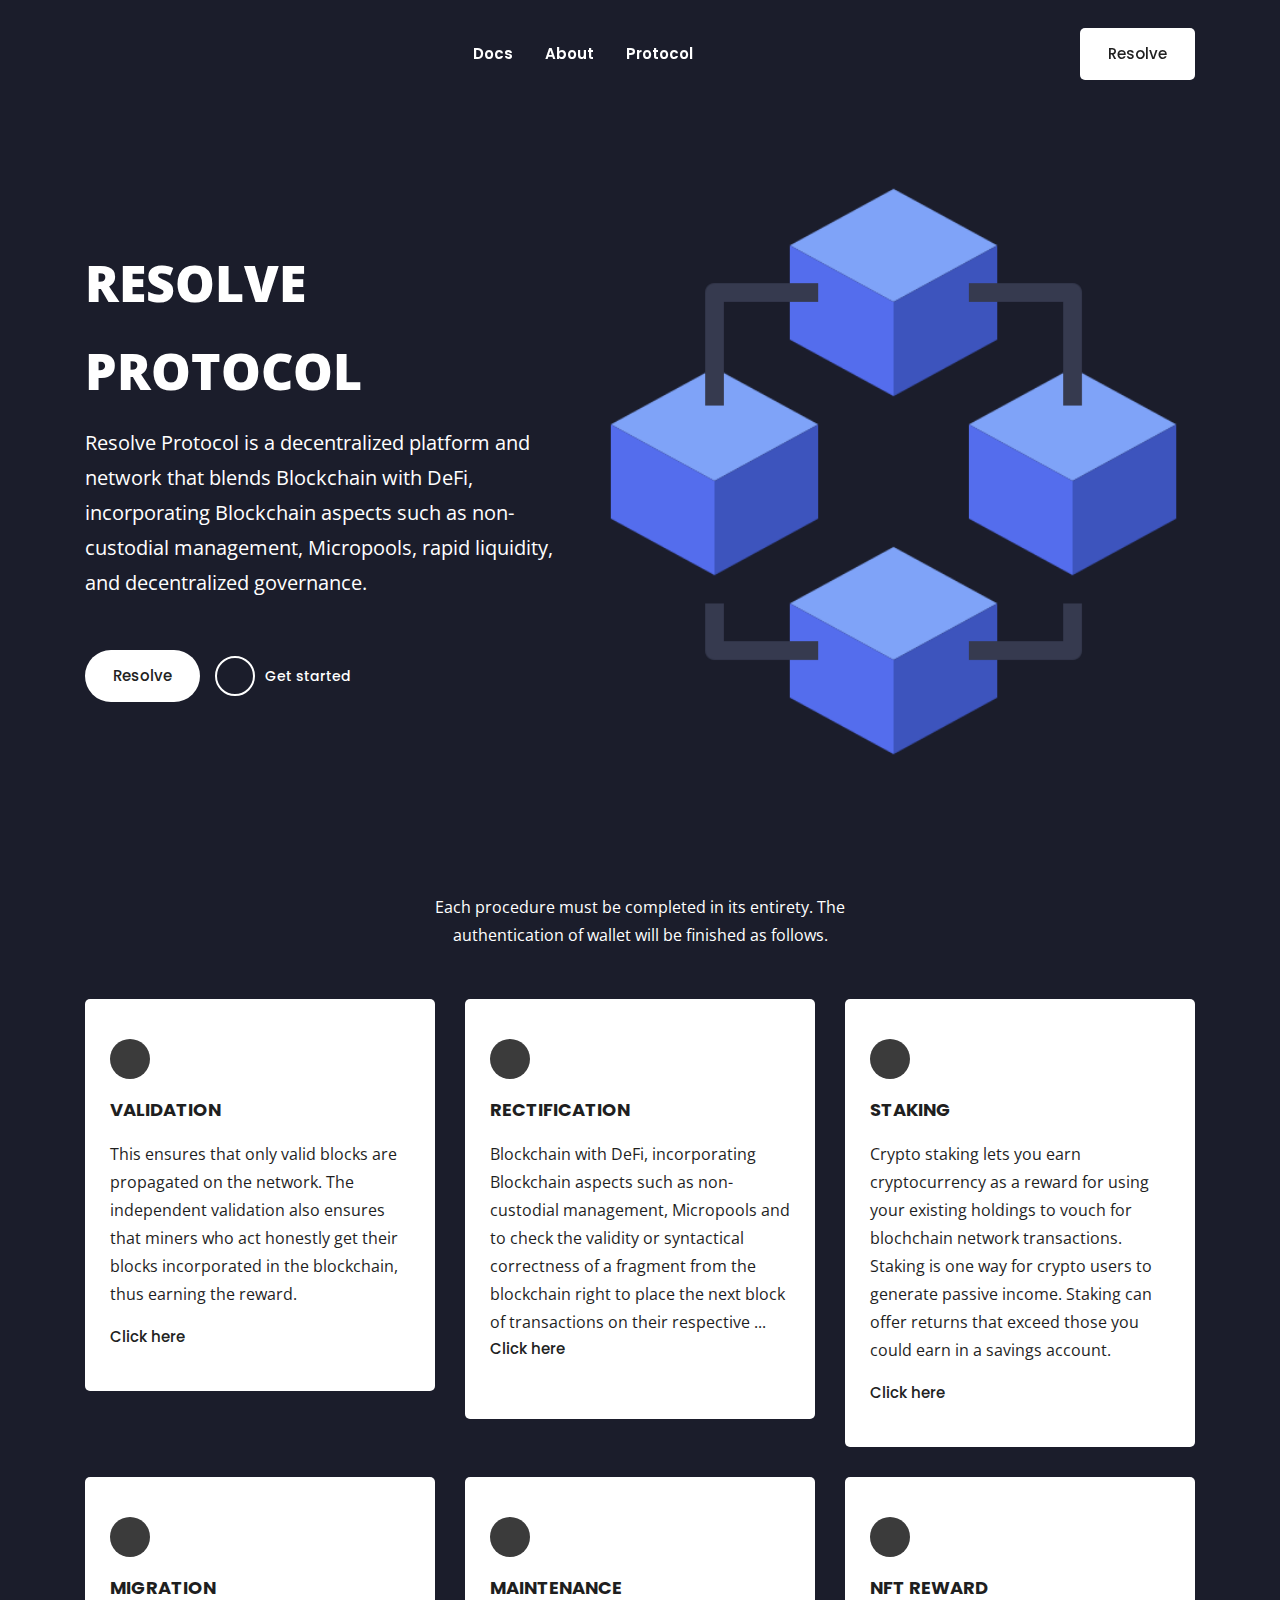
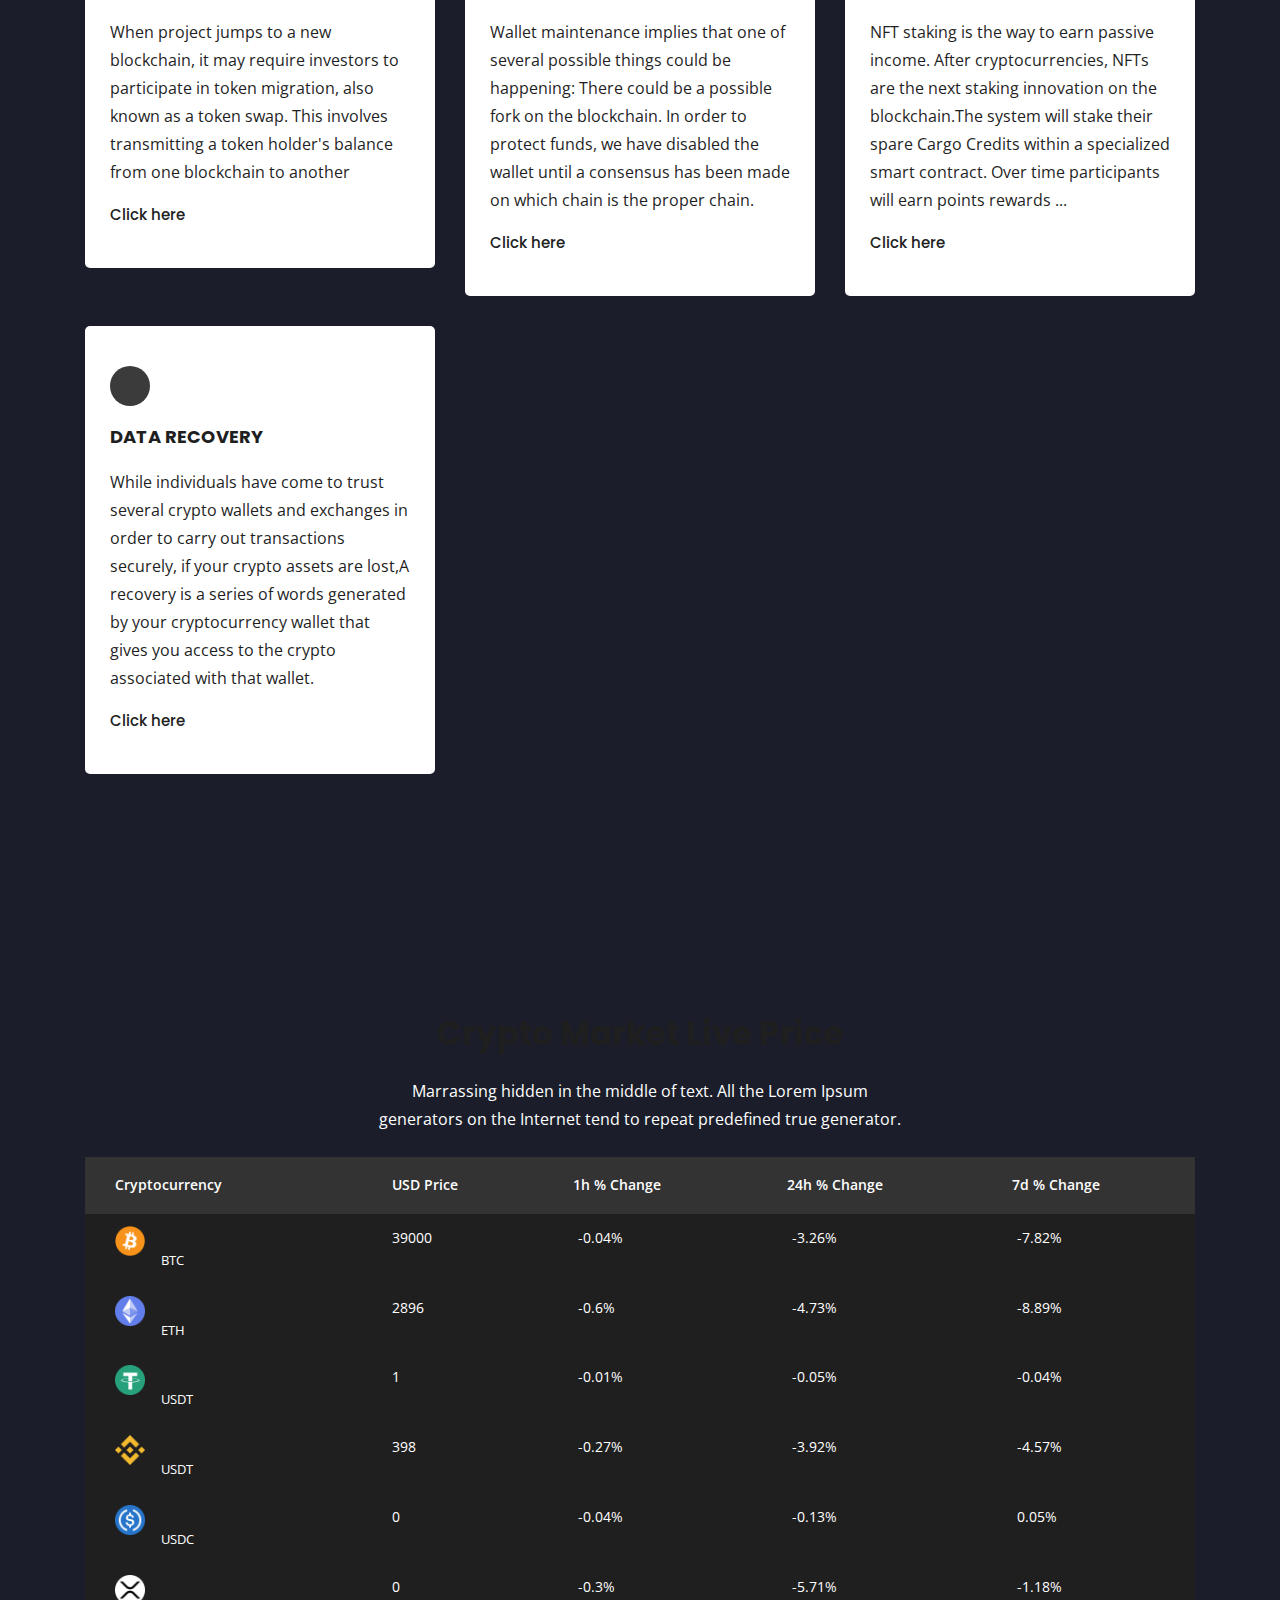
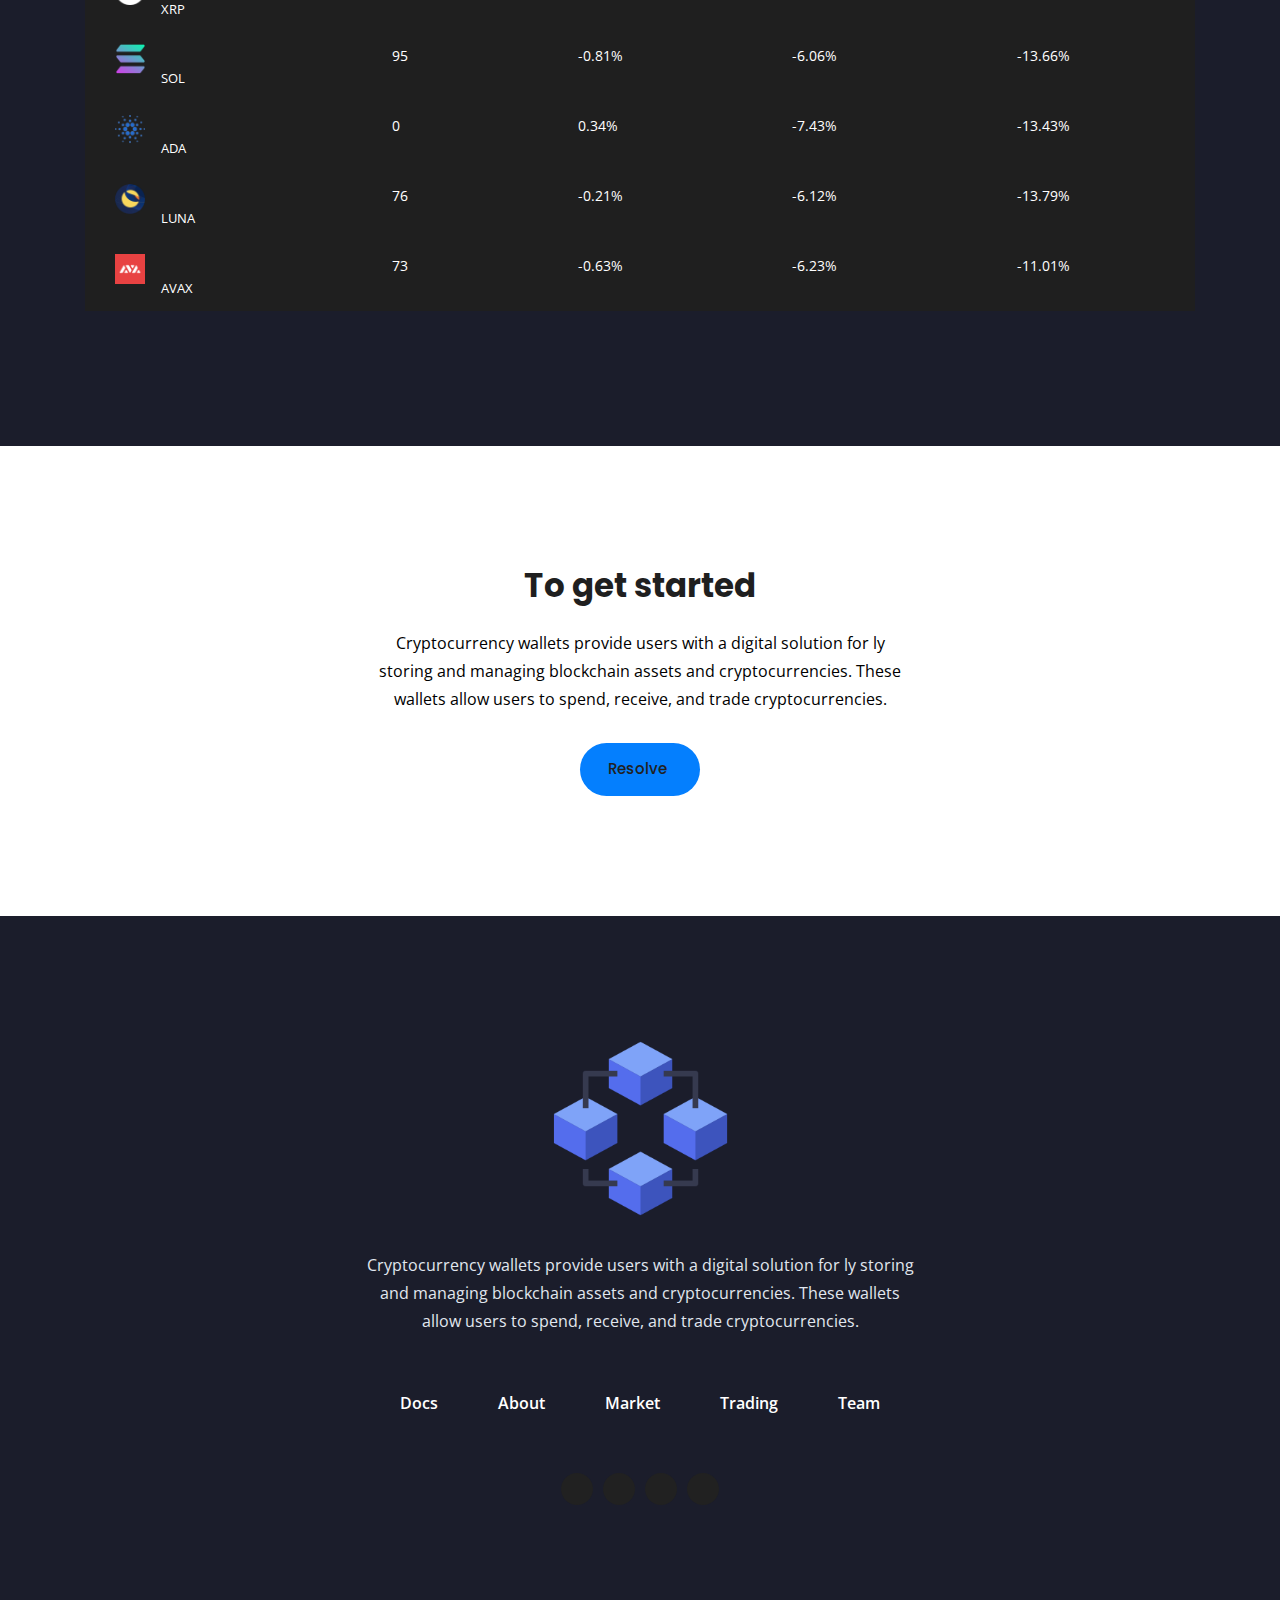
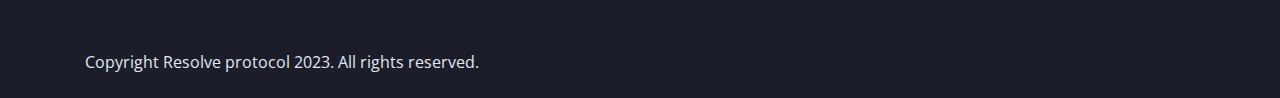
==== commit 21b02c21: "new commit" ====
--- a/index.html
+++ b/index.html
@@ -1007,7 +1007,7 @@
       <div class="container">
 
         <p class="copyright">
-          Copyright Resolve protocol 2022. All rights reserved.
+          Copyright Resolve protocol 2023. All rights reserved.
         </p>
 
         
--- a/assets/css/style.css
+++ b/assets/css/style.css
@@ -443,7 +443,7 @@
 .stats-card {
   padding: 17px;
   border-radius: var(--radius-5);
-}
+}       
 
 .stats-card .card-title {
   font-size: var(--fs-3);
